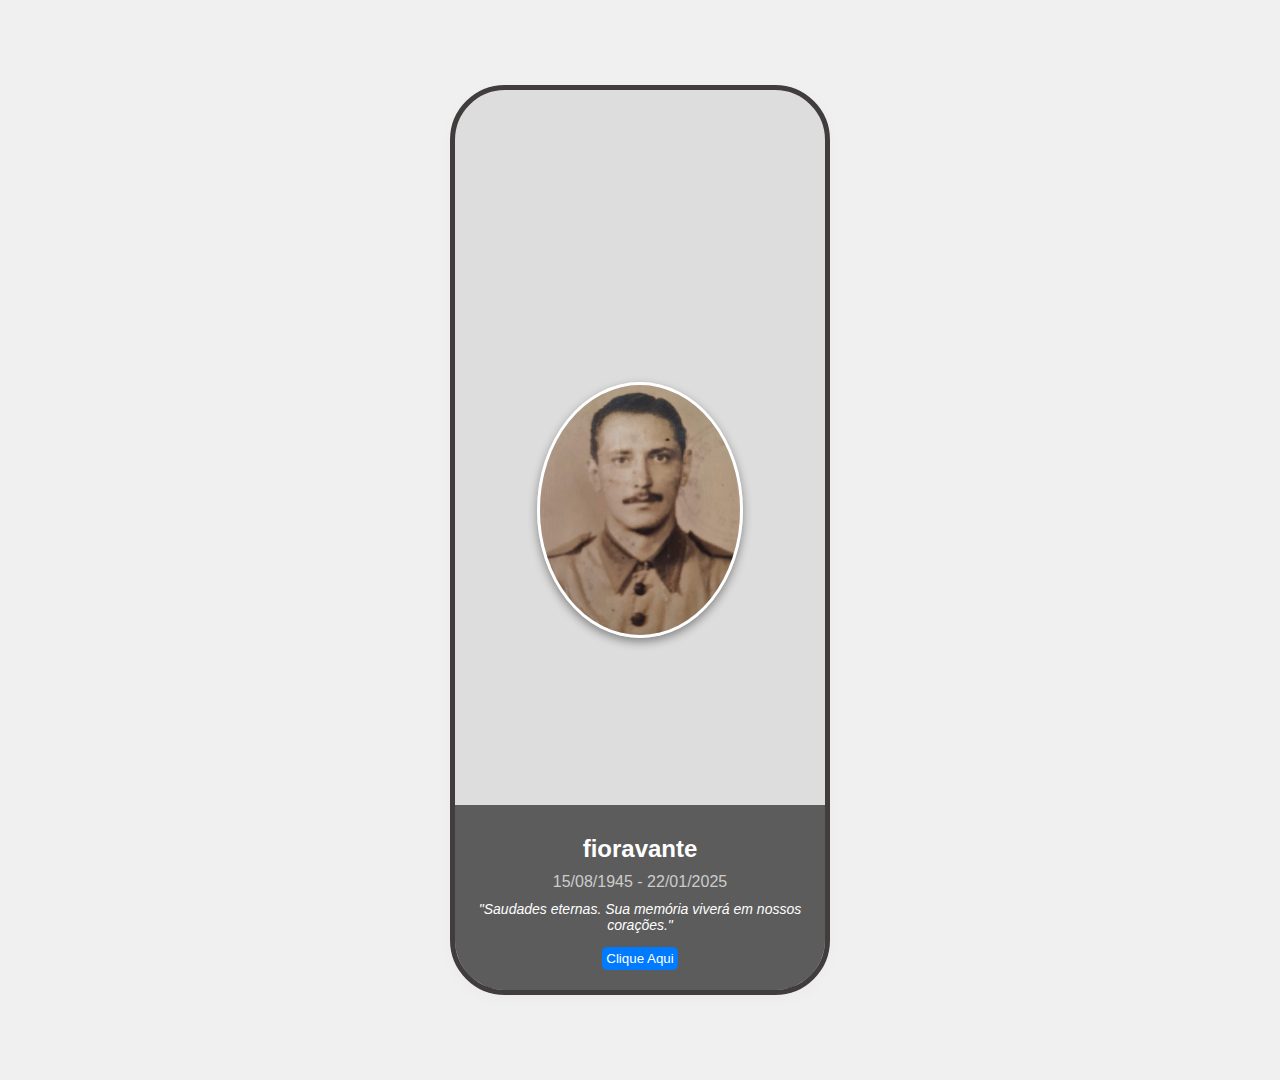
==== index.html @ aee41808 "qs" ====
<!DOCTYPE html>
<html lang="pt-br">
<head>
    <meta charset="UTF-8">
    <meta name="viewport" content="width=device-width, initial-scale=1.0">
    <title>foravante</title>
    <link rel="stylesheet" href="styles.css">
</head>
<body>
    
    <div class="lapide">
        
        <!-- Imagem de fundo -->
        <div class="paisagem"></div>
        <!-- Imagem do falecido -->
        <div class="foto-container">
            <img src="9f919937-9f8e-4647-9a7f-4cd7034a3c43.jpeg" alt="Foto do falecido" class="foto">
        </div>
        <!-- Informações -->
        <div class="info">
            <h1>fioravante</h1>
            <p class="datas">15/08/1945 - 22/01/2025</p>
            <p class="mensagem">"Saudades eternas. Sua memória viverá em nossos corações."</p>
         
            <button onclick="window.location.href='https://www.seusite.com'" style=
            "padding: 4px 4px;
             background-color: #007BFF; 
             color: white;
              border: none; 
              border-radius: 5px;"
              >Clique Aqui</button>

        
        </div>
    </div>
</body>
</html>
---- styles.css ----
/* Estilos globais */
body {
    font-family: Arial, sans-serif;
    background-color: #f0f0f0;
    display: flex;
    justify-content: center;
    align-items: center;
    height: 120vh;
    margin: 0;
}

/* Estilo da lápide */
.lapide {
    width: 370px;
    height: 900px;
    background: #ddd;
    border: 5px solid #423d3d;
    border-radius: 55px;
    box-shadow: 0px 4px 10px rgba(233, 230, 230, 0.3);
    overflow: hidden;
    position: relative;
    text-align: center;
    display: flex;
    flex-direction: column;
    justify-content: flex-end;
}

/* Paisagem de fundo */
.paisagem {
    position: absolute;
    width: 119%;
    height: 120%;
    background: url('pexels-arlindphotography-25491342.jpg') no-repeat center center / cover;
    z-index: 1;
}

/* Foto do falecido */
.foto-container {
    position: relative;
    margin-top: -60px;
    z-index: 2;
    height: 47%;  /* altura da Foto */
}

.foto {
    width: 200px;
    height: 250px;
    border-radius: 50%;
    border: 3px solid white;
    box-shadow: 0px 4px 10px rgba(0, 0, 0, 0.4);
    object-fit: cover;
}

/* Informações */
.info {
    background: rgba(7, 7, 7, 0.6);
    padding: 20px;
    color: white;
    z-index: 2;
}

.info h1 {
    font-size: 24px;
    font-weight: bold;
    margin: 10px 0;
}

.info .datas {
    font-size: 16px;
    color: #ccc;
    margin: 5px 0;
}

.info .mensagem {
    font-size: 14px;
    font-style: italic;
    margin-top: 10px;
}
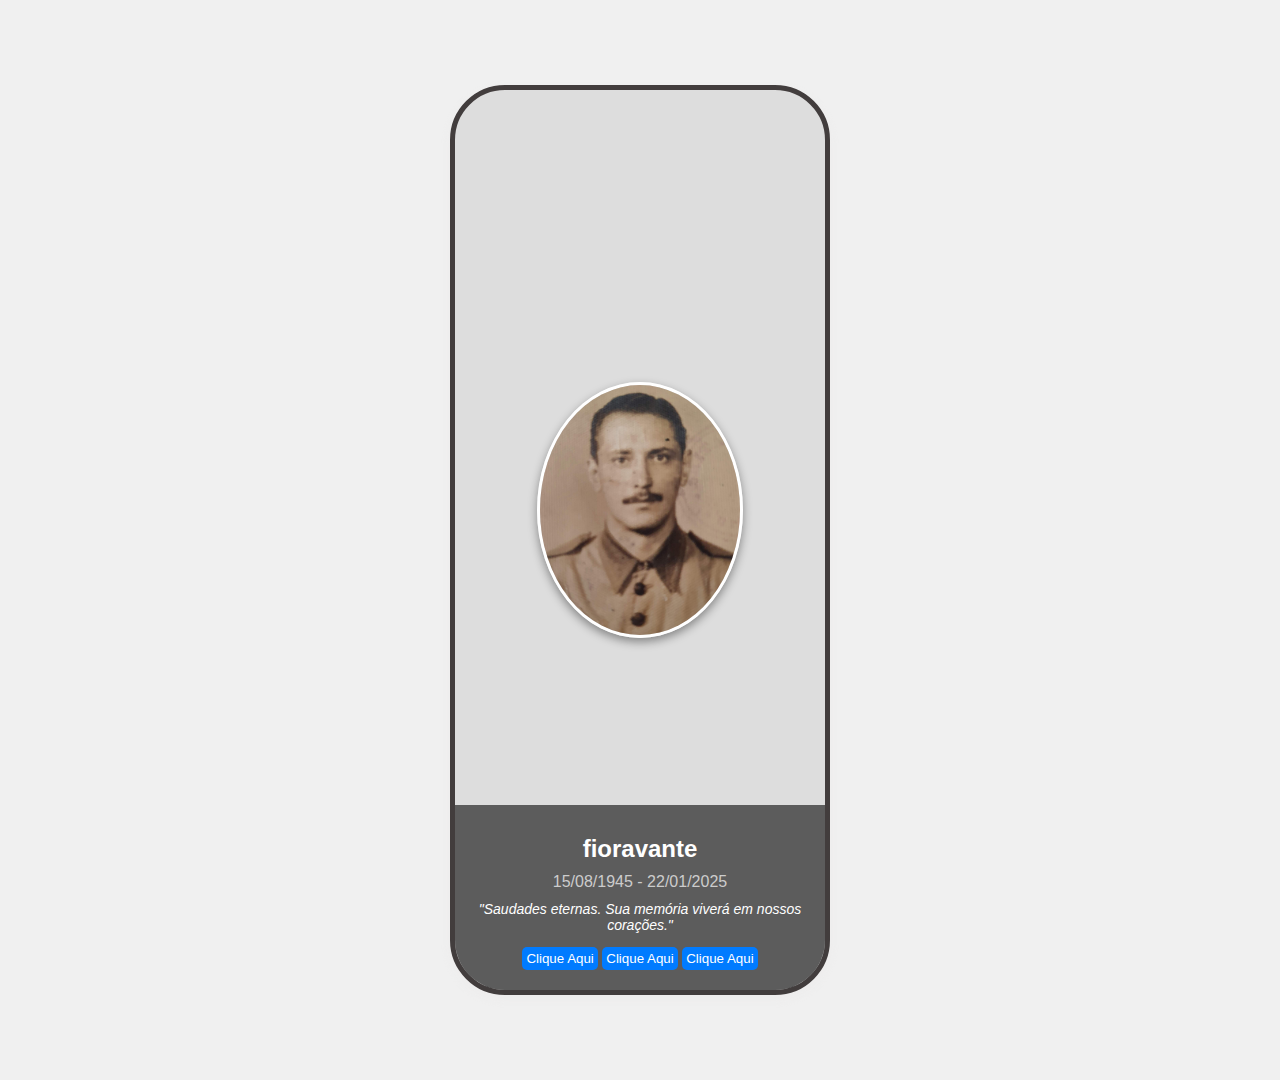
==== commit d94def00: "wqdqw" ====
--- a/index.html
+++ b/index.html
@@ -21,8 +21,18 @@
             <h1>fioravante</h1>
             <p class="datas">15/08/1945 - 22/01/2025</p>
             <p class="mensagem">"Saudades eternas. Sua memória viverá em nossos corações."</p>
-         
-            <button onclick="window.location.href='https://www.seusite.com'" style=
+       
+        
+        
+            <button onclick="window.location.href='https://www.seusite.co'" style=
+            "padding: 4px 4px;
+             background-color: #007BFF; 
+             color: white;
+              border: none; 
+              border-radius: 5px;"
+              >Clique Aqui</button>
+              
+           <button onclick="window.location.href='https://www.seusite.co'" style=
             "padding: 4px 4px;
              background-color: #007BFF; 
              color: white;
@@ -30,6 +40,13 @@
               border-radius: 5px;"
               >Clique Aqui</button>
 
+          <button onclick="window.location.href='https://maps.app.goo.gl/UhrhBM1UNtKpCMyj6'" style=
+            "padding: 4px 4px;
+             background-color: #007BFF; 
+             color: white;
+              border: none; 
+              border-radius: 5px;"
+              >Clique Aqui</button>  
         
         </div>
     </div>
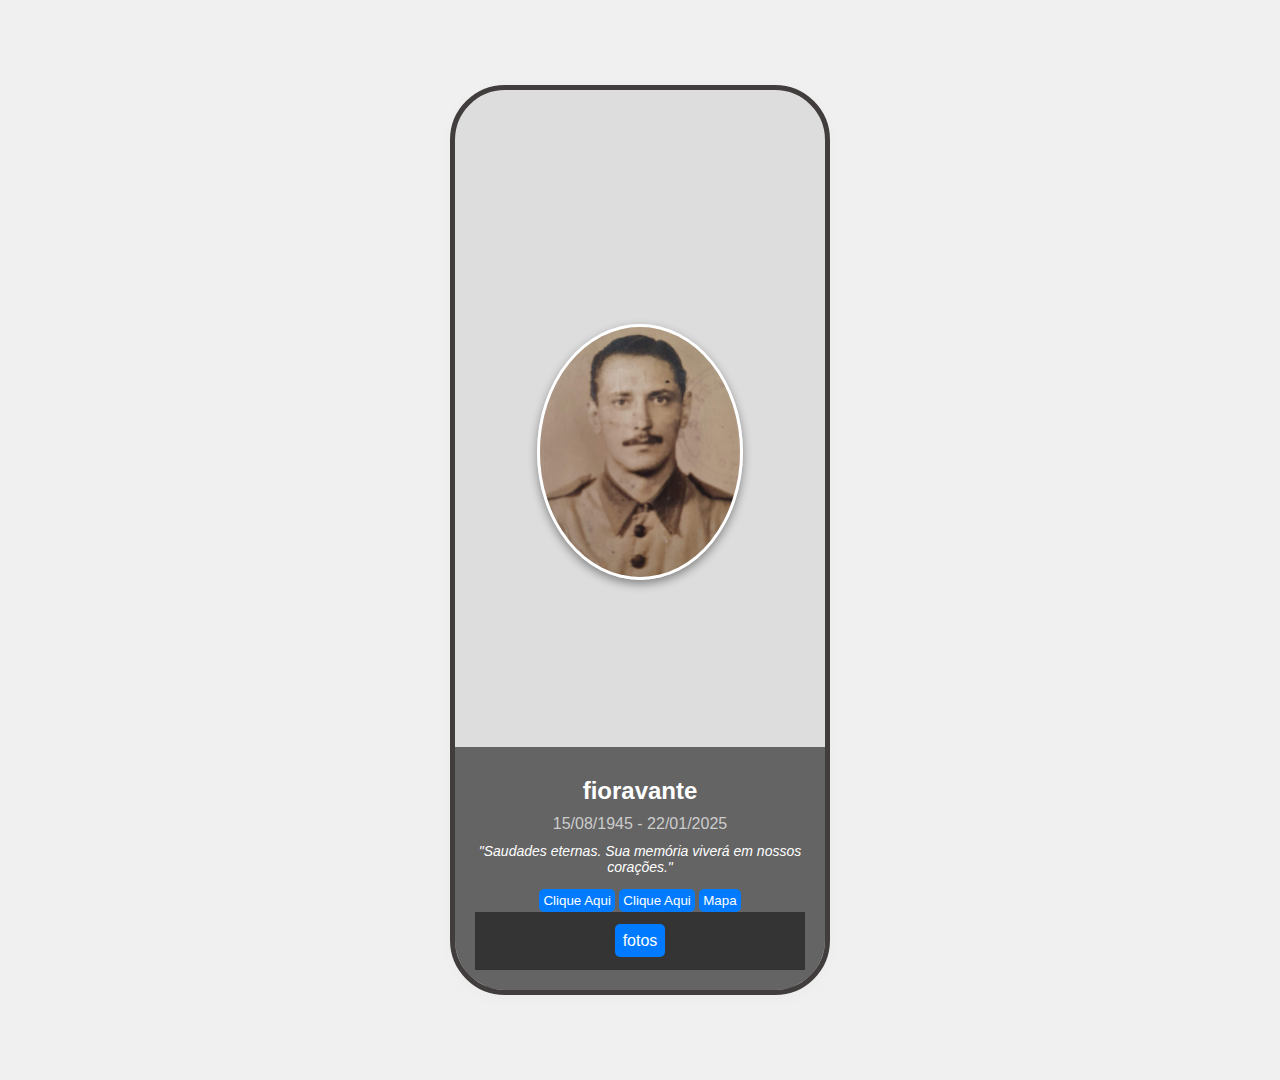
==== commit e949b1e4: "map" ====
--- a/index.html
+++ b/index.html
@@ -46,9 +46,24 @@
              color: white;
               border: none; 
               border-radius: 5px;"
-              >Clique Aqui</button>  
+              >Mapa</button>  
         
-        </div>
+     
+            
+                  <!--pagina de fotos-->
+        <div class="info">        
+            <a href="fotos.html"
+            style=
+            "padding: 8px 8px;
+             text-decoration: none;
+             background-color: #007BFF;
+             color: white;
+             border: none; 
+             border-radius: 5px;"
+             >fotos</a>
+                    
+                    
+         
     </div>
 </body>
 </html>
--- a/styles.css
+++ b/styles.css
@@ -53,7 +53,7 @@
 
 /* Informações */
 .info {
-    background: rgba(7, 7, 7, 0.6);
+    background: rgba(20, 20, 20, 0.6);
     padding: 20px;
     color: white;
     z-index: 2;
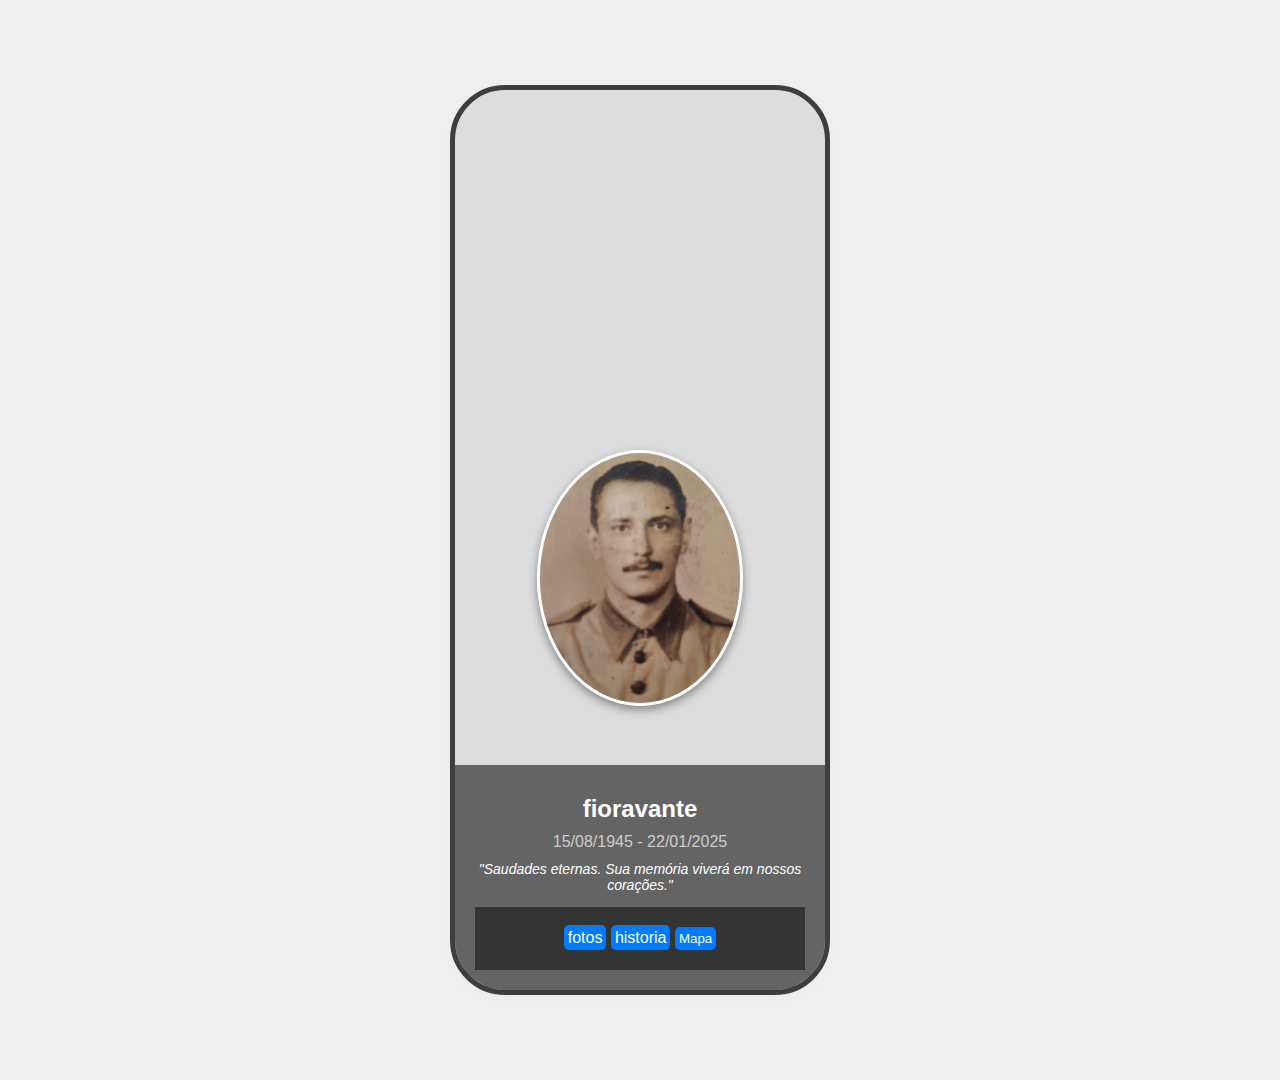
==== commit bba1c91d: "sdvs" ====
--- a/index.html
+++ b/index.html
@@ -22,45 +22,49 @@
             <p class="datas">15/08/1945 - 22/01/2025</p>
             <p class="mensagem">"Saudades eternas. Sua memória viverá em nossos corações."</p>
        
-        
-        
-            <button onclick="window.location.href='https://www.seusite.co'" style=
-            "padding: 4px 4px;
-             background-color: #007BFF; 
-             color: white;
-              border: none; 
-              border-radius: 5px;"
-              >Clique Aqui</button>
-              
-           <button onclick="window.location.href='https://www.seusite.co'" style=
-            "padding: 4px 4px;
-             background-color: #007BFF; 
-             color: white;
-              border: none; 
-              border-radius: 5px;"
-              >Clique Aqui</button>
-
-          <button onclick="window.location.href='https://maps.app.goo.gl/UhrhBM1UNtKpCMyj6'" style=
-            "padding: 4px 4px;
-             background-color: #007BFF; 
-             color: white;
-              border: none; 
-              border-radius: 5px;"
-              >Mapa</button>  
-        
-     
-            
-                  <!--pagina de fotos-->
+                   <!--pagina de fotos-->
         <div class="info">        
             <a href="fotos.html"
             style=
-            "padding: 8px 8px;
-             text-decoration: none;
+            "padding: 4px 4px;
+            text-decoration: none;
              background-color: #007BFF;
              color: white;
              border: none; 
              border-radius: 5px;"
              >fotos</a>
+     
+             <a href="historia.html"
+             style=
+             "padding: 4px 4px;
+             text-decoration: none;
+              background-color: #007BFF;
+              color: white;
+              border: none; 
+              border-radius: 5px;"
+              >historia</a>  
+              
+              
+
+              <button onclick="window.location.href='https://maps.app.goo.gl/UhrhBM1UNtKpCMyj6'" style=
+              "padding: 4px 4px;
+               background-color: #007BFF; 
+               color: white;
+                border: none; 
+                border-radius: 5px;"
+                >Mapa</button>     
+
+
+        
+             
+             
+        
+          
+        
+        
+     
+            
+           
                     
                     
          
--- a/styles.css
+++ b/styles.css
@@ -39,7 +39,7 @@
     position: relative;
     margin-top: -60px;
     z-index: 2;
-    height: 47%;  /* altura da Foto */
+    height: 35%;  /* altura da Foto */
 }
 
 .foto {
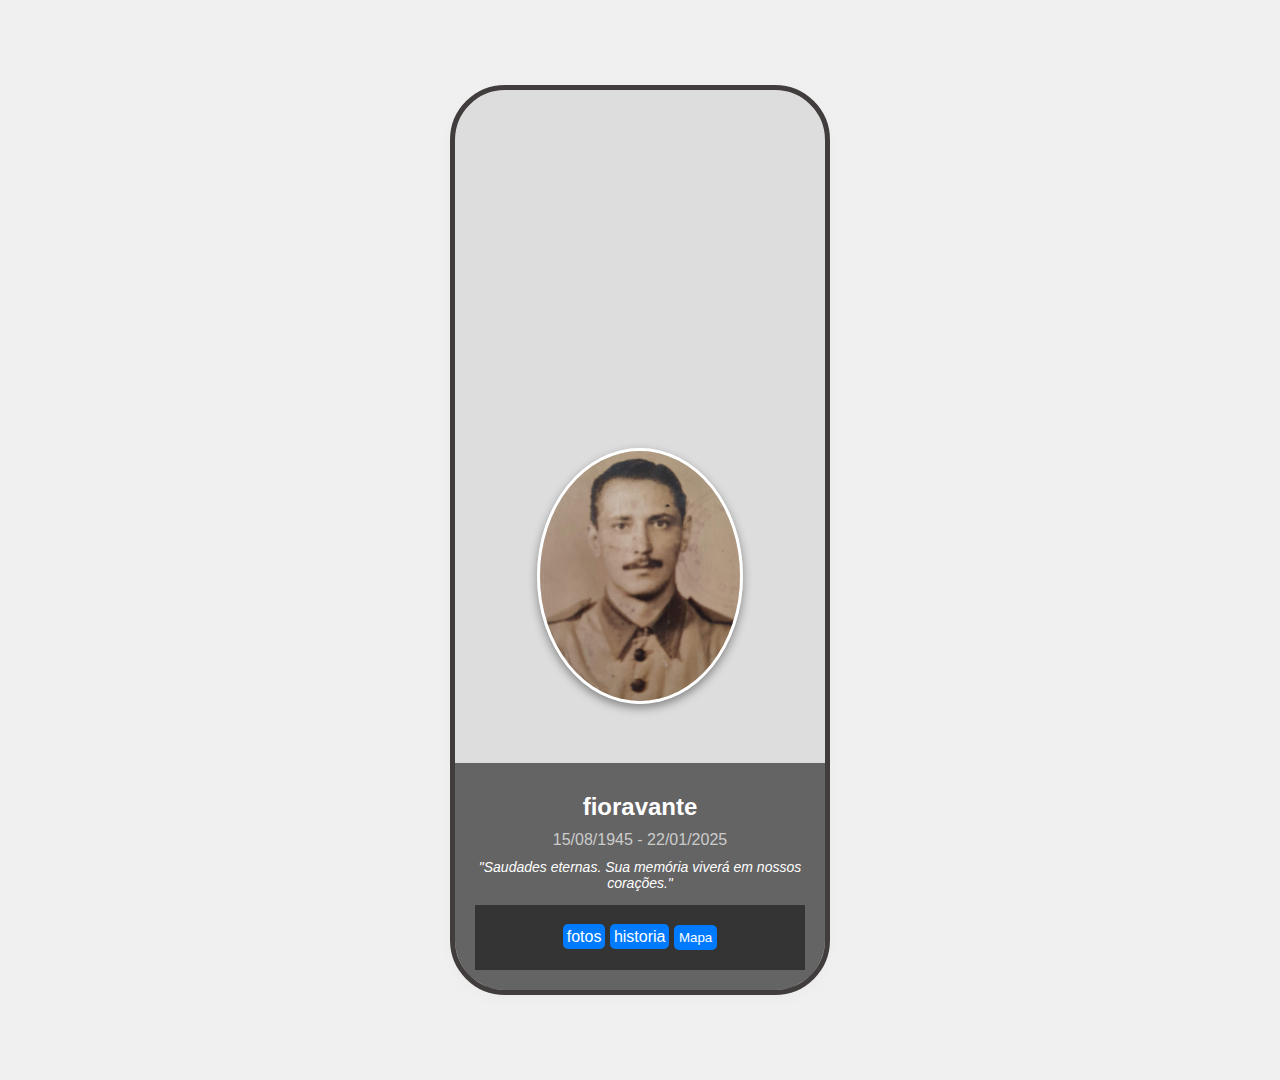
==== commit d5f0a060: "yy" ====
--- a/index.html
+++ b/index.html
@@ -47,7 +47,7 @@
               
 
               <button onclick="window.location.href='https://maps.app.goo.gl/UhrhBM1UNtKpCMyj6'" style=
-              "padding: 4px 4px;
+              "padding: 5px 5px;
                background-color: #007BFF; 
                color: white;
                 border: none; 
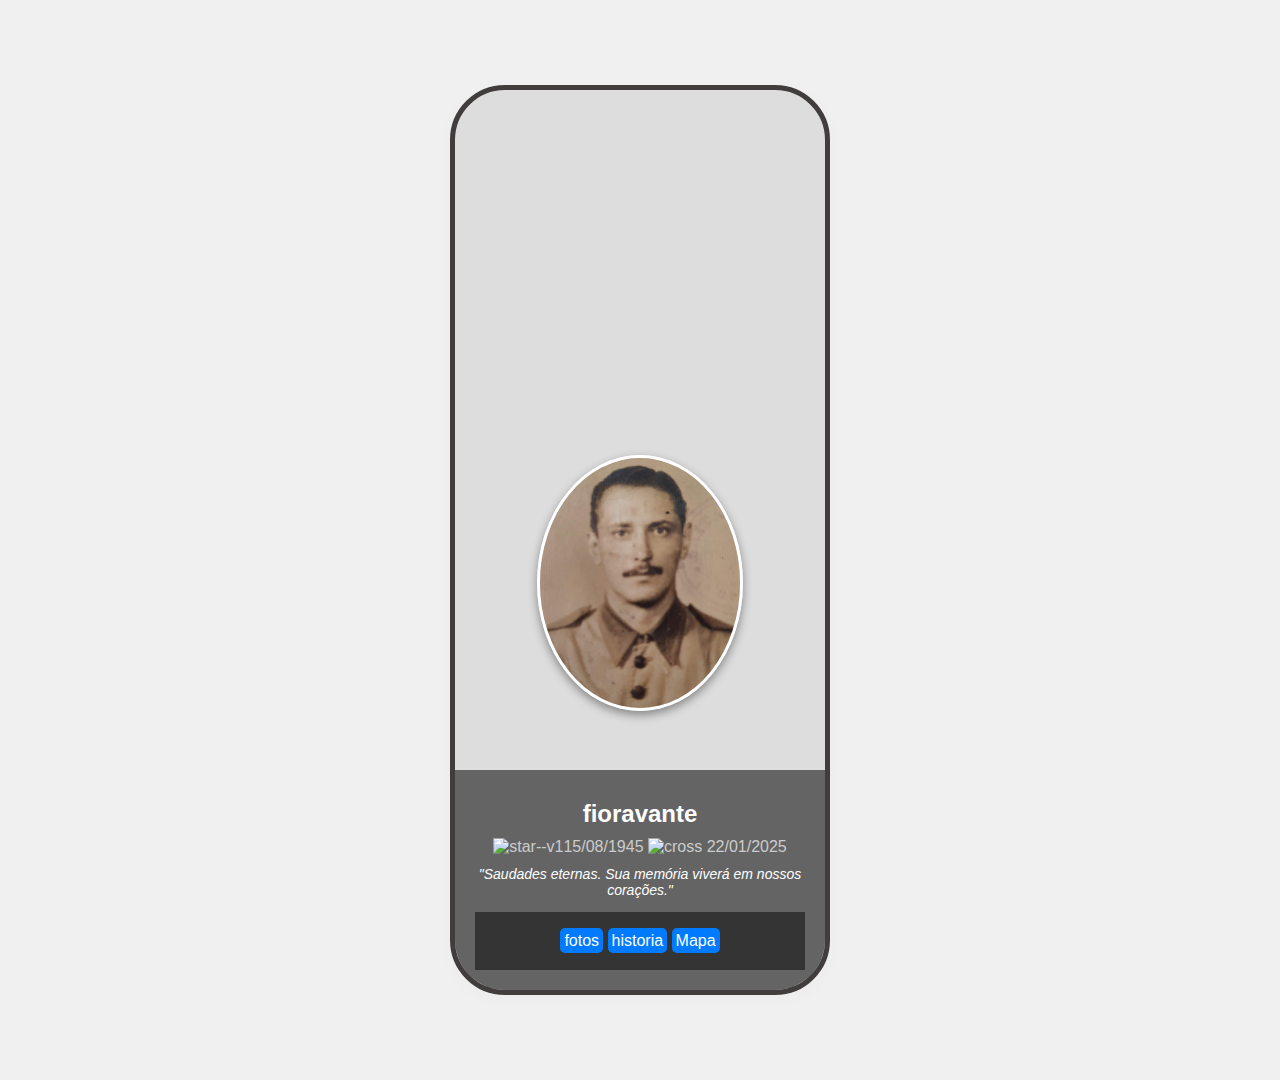
==== commit 76b63983: "tt" ====
--- a/index.html
+++ b/index.html
@@ -19,7 +19,10 @@
         <!-- Informações -->
         <div class="info">
             <h1>fioravante</h1>
-            <p class="datas">15/08/1945 - 22/01/2025</p>
+            <p class="datas"><img width="32" height="32" src="https://img.icons8.com/windows/32/star--v1.png" alt="star--v1"/>15/08/1945
+
+            <img width="32" height="32" src="https://img.icons8.com/windows/32/cross.png" alt="cross"/> 22/01/2025</p>
+            
             <p class="mensagem">"Saudades eternas. Sua memória viverá em nossos corações."</p>
        
                    <!--pagina de fotos-->
@@ -44,16 +47,17 @@
               border-radius: 5px;"
               >historia</a>  
               
-              
+              <a href="mapa.html"
+             style=
+             "padding: 4px 4px;
+             text-decoration: none;
+              background-color: #007BFF;
+              color: white;
+              border: none; 
+              border-radius: 5px;"
+              >Mapa</a>   
 
-              <button onclick="window.location.href='https://maps.app.goo.gl/UhrhBM1UNtKpCMyj6'" style=
-              "padding: 5px 5px;
-               background-color: #007BFF; 
-               color: white;
-                border: none; 
-                border-radius: 5px;"
-                >Mapa</button>     
-
+             
 
         
              
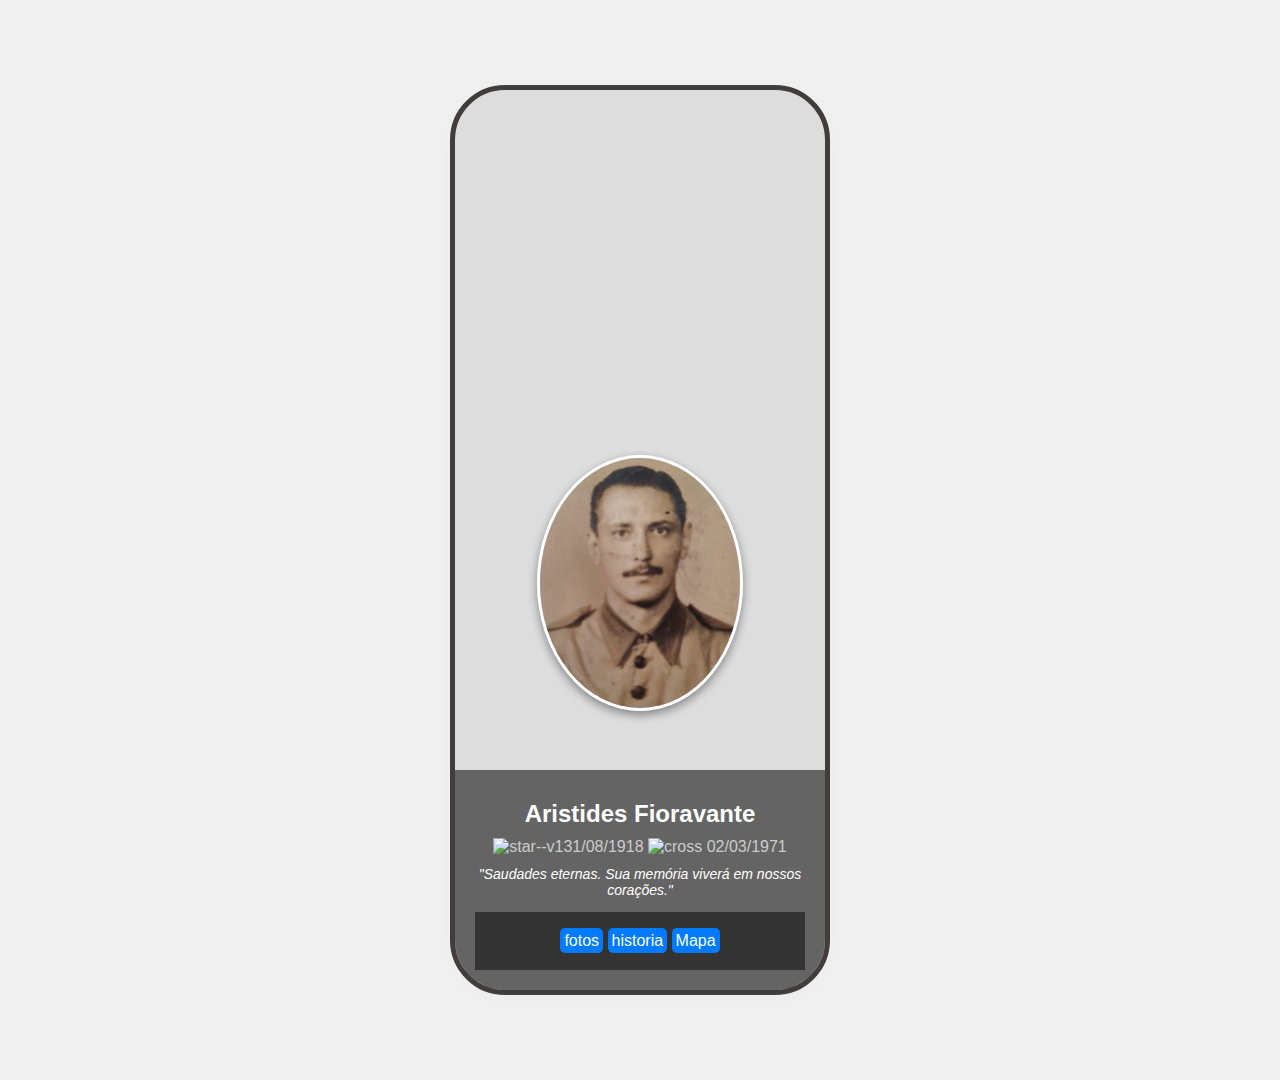
==== commit 6d5986aa: "gg" ====
--- a/index.html
+++ b/index.html
@@ -18,11 +18,8 @@
         </div>
         <!-- Informações -->
         <div class="info">
-            <h1>fioravante</h1>
-            <p class="datas"><img width="32" height="32" src="https://img.icons8.com/windows/32/star--v1.png" alt="star--v1"/>15/08/1945
-
-            <img width="32" height="32" src="https://img.icons8.com/windows/32/cross.png" alt="cross"/> 22/01/2025</p>
-            
+            <h1> Aristides Fioravante</h1>
+            <p class="datas"><img width="20" height="20" src="https://img.icons8.com/fluency/48/star--v1.png" alt="star--v1"/>31/08/1918   <img width="20" height="20" src="https://img.icons8.com/fluency/48/cross.png" alt="cross"/> 02/03/1971</p>
             <p class="mensagem">"Saudades eternas. Sua memória viverá em nossos corações."</p>
        
                    <!--pagina de fotos-->
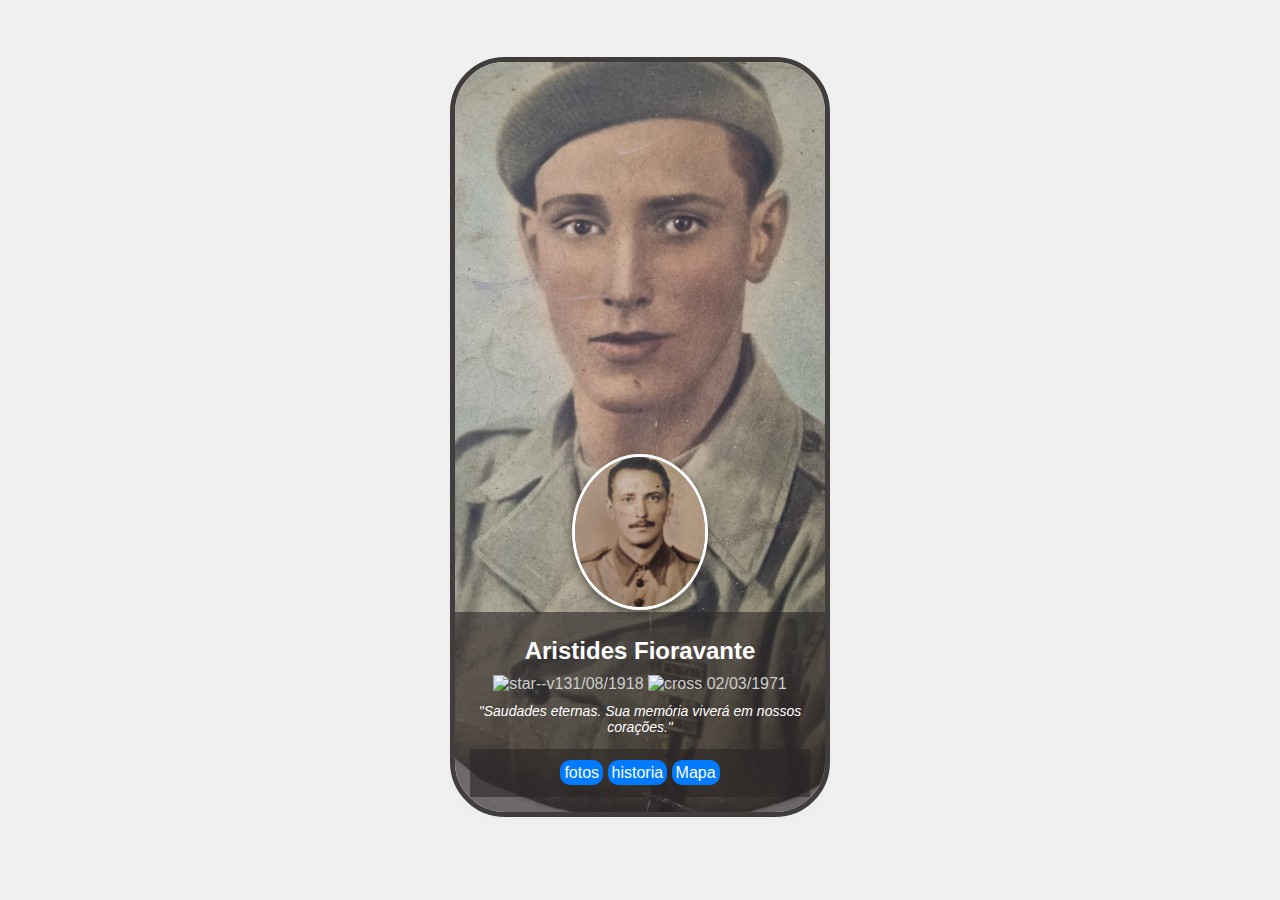
==== commit df6ee39d: "qwdq" ====
--- a/index.html
+++ b/index.html
@@ -31,7 +31,7 @@
              background-color: #007BFF;
              color: white;
              border: none; 
-             border-radius: 5px;"
+             border-radius: 10px;"
              >fotos</a>
      
              <a href="historia.html"
@@ -41,7 +41,7 @@
               background-color: #007BFF;
               color: white;
               border: none; 
-              border-radius: 5px;"
+              border-radius: 10px;"
               >historia</a>  
               
               <a href="mapa.html"
@@ -51,7 +51,7 @@
               background-color: #007BFF;
               color: white;
               border: none; 
-              border-radius: 5px;"
+              border-radius: 10px;"
               >Mapa</a>   
 
              
--- a/styles.css
+++ b/styles.css
@@ -5,14 +5,14 @@
     display: flex;
     justify-content: center;
     align-items: center;
-    height: 120vh;
+    height: 97vh; /* altura da lapide */
     margin: 0;
 }
 
 /* Estilo da lápide */
 .lapide {
     width: 370px;
-    height: 900px;
+    height: 750px;
     background: #ddd;
     border: 5px solid #423d3d;
     border-radius: 55px;
@@ -28,9 +28,9 @@
 /* Paisagem de fundo */
 .paisagem {
     position: absolute;
-    width: 119%;
-    height: 120%;
-    background: url('pexels-arlindphotography-25491342.jpg') no-repeat center center / cover;
+    width: 110%;
+    height: 110%;
+    background: url('e9f4cb14-3b04-4108-8e9c-5acfe9bb9b1c.jpeg') no-repeat center center / cover;
     z-index: 1;
 }
 
@@ -39,12 +39,12 @@
     position: relative;
     margin-top: -60px;
     z-index: 2;
-    height: 35%;  /* altura da Foto */
+    height: 21%;  /* altura da Foto */
 }
 
 .foto {
-    width: 200px;
-    height: 250px;
+    width: 130px;
+    height: 150px;
     border-radius: 50%;
     border: 3px solid white;
     box-shadow: 0px 4px 10px rgba(0, 0, 0, 0.4);
@@ -53,8 +53,8 @@
 
 /* Informações */
 .info {
-    background: rgba(20, 20, 20, 0.6);
-    padding: 20px;
+    background: rgba(43, 38, 38, 0.6);
+    padding: 15px;
     color: white;
     z-index: 2;
 }
